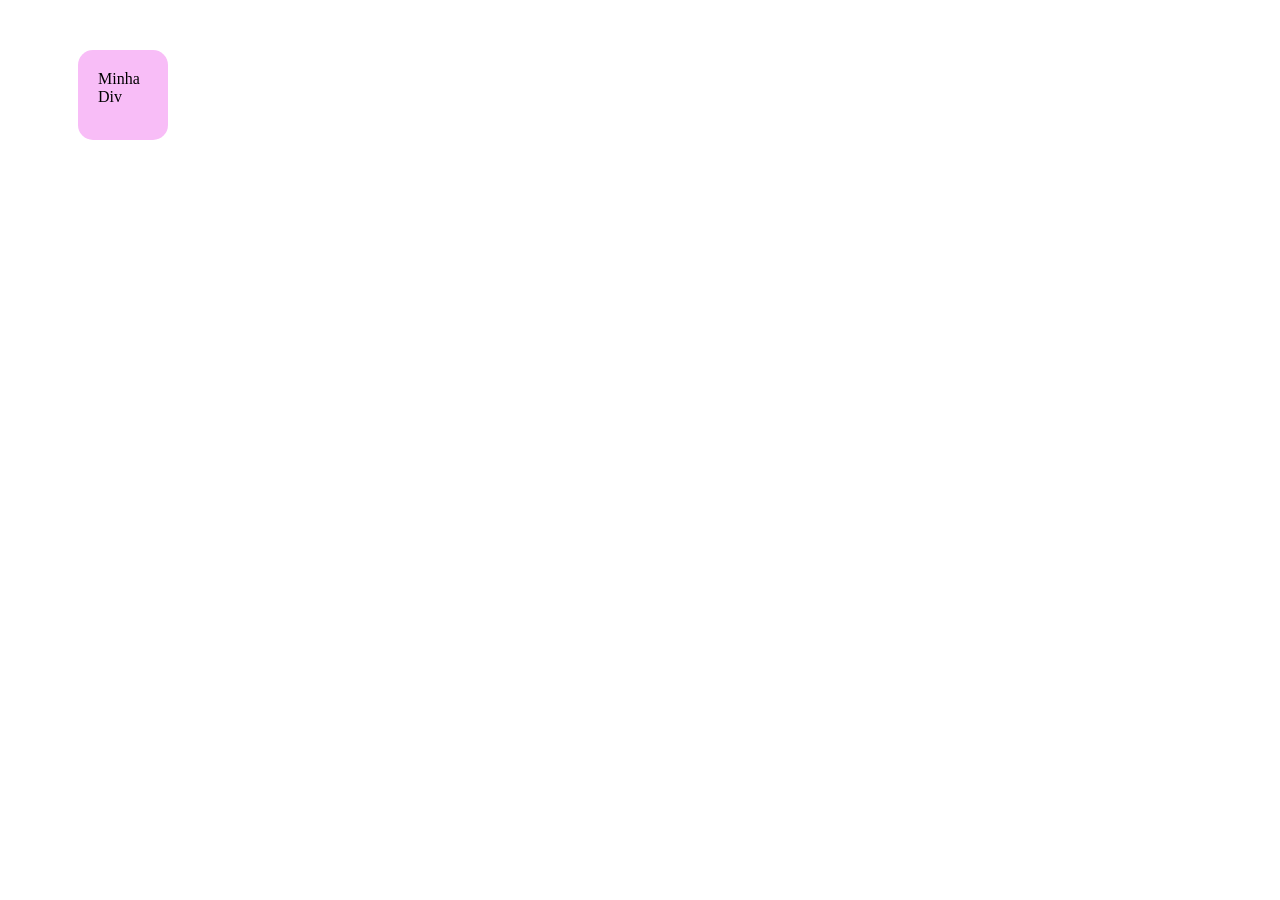
==== index.html @ 292511ce "treino" ====
<!DOCTYPE html>
<html lang="pt-br">
<head>
    <meta charset="UTF-8">
    <meta name="viewport" content="width=device-width, initial-scale=1.0">
    <title>CSS</title>
    <link rel="stylesheet" href="./uva.css">
</head>
<body>
    <div class="box">
        Minha Div
    </div>
</body>
</html>
---- uva.css ----
*{
    box-sizing: content-box;

 }
 
 
 .box {
    width: 50px;
    height: 50px;
    background: #f8bdf7;
    margin-bottom: 30px;
    margin-top: 50px;
    margin-left: 70px;
    margin-right: 100px;
    padding: 20px;
    border-radius: 15px;
 }
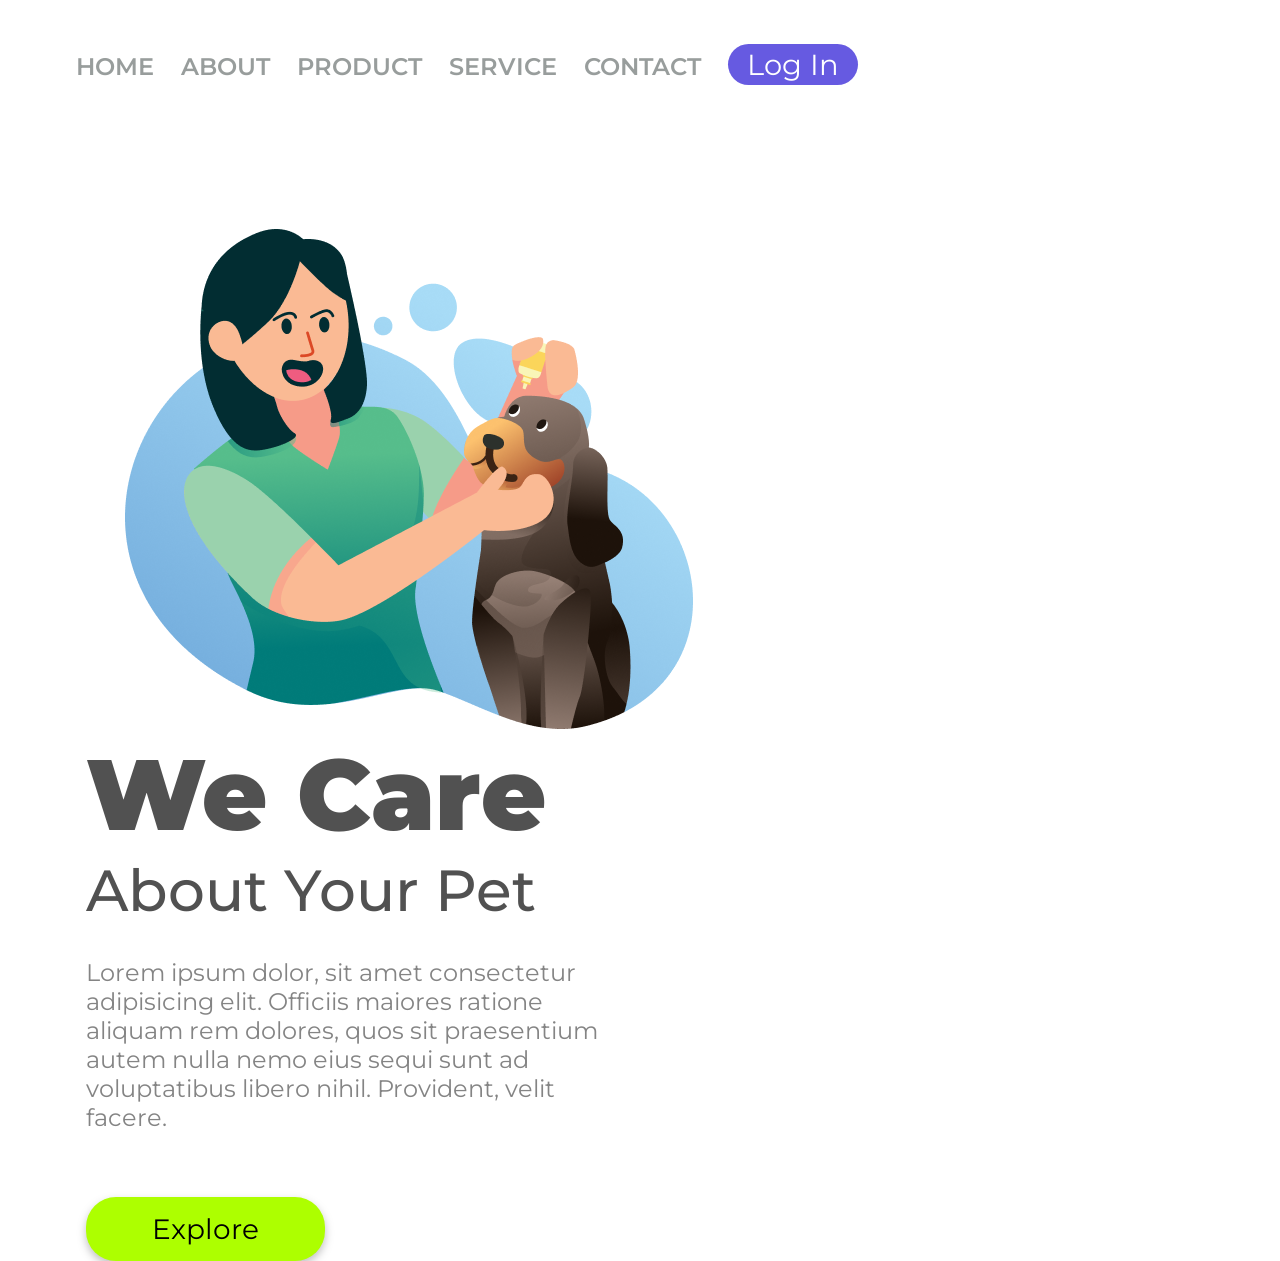
==== commit afc945b3: "Projeto CSS" ====
--- a/index.html
+++ b/index.html
@@ -2,13 +2,32 @@
 <html lang="pt-br">
 <head>
     <meta charset="UTF-8">
-    <meta name="viewport" content="width=device-width, initial-scale=1.0">
-    <title>CSS</title>
-    <link rel="stylesheet" href="./uva.css">
+    <meta name="viewport" content="width=, initial-scale=1.0">
+    <title>We Care</title>
+    <link rel="stylesheet" href="./styles.css">
+    <link rel="preconnect" href="https://fonts.googleapis.com">
+    <link rel="preconnect" href="https://fonts.gstatic.com" crossorigin>
+    <link href="https://fonts.googleapis.com/css2?family=Montserrat:ital,wght@0,600;400;500;700;900;1,600&display=swap" rel="stylesheet">
 </head>
 <body>
-    <div class="box">
-        Minha Div
-    </div>
+    <header>
+        <a class="link-header">Home</a>
+        <a class="link-header">About</a>
+        <a class="link-header">Product</a>
+        <a class="link-header">Service</a>
+        <a class="link-header">Contact</a>
+        <button id="login">Log In</button>
+    </header>
+    <main>
+        <img class="img" src="./img/Illustration 2.png" alt="we-care-logo">
+    
+        <section>
+            <h1>We Care</h1>
+            <h2>About Your Pet</h2>
+            <p>Lorem ipsum dolor, sit amet consectetur adipisicing elit. Officiis maiores ratione aliquam rem dolores, quos sit praesentium autem nulla nemo eius sequi sunt ad voluptatibus
+             libero nihil. Provident, velit facere.</p>
+            <button class="explore">Explore</button>
+        </section>
+    </main>
 </body>
 </html>
--- a/styles.css
+++ b/styles.css
@@ -0,0 +1,92 @@
+ *{
+    font-family: 'Montserrat', sans-serif;
+    margin: 0;
+    padding: 0;
+    box-sizing: border-box;
+    
+ }
+ 
+ 
+    header {
+        margin: 44px 0px 144px 76px;
+        text-transform: uppercase;
+        
+    }
+
+    .link-header {
+        font-weight: 600;
+        font-size: 24px;
+        line-height: 29px;
+        color: #989D9C;
+        cursor: pointer;
+        margin-right: 23px;
+    }
+   
+    #login {
+        background: #665ae1;
+        border-radius: 20.5px;
+        width: 130px;
+        height: 41px;
+        border: none;
+        font-weight: 87px;
+        font-size: 29px;
+        line-height: 29px;
+        color: #FFFFFF;
+        cursor: pointer;
+        
+    }
+
+
+ .img {
+    width: 568px;
+    height: 500px;  
+    margin-left: 125px;
+    display: inline-block;
+}
+
+section {
+    margin-left: 86px;
+    display: inline-block;
+
+
+}
+
+
+h1 {
+    font-weight: 900;
+    font-size: 100px;
+    line-height: 122px;
+    color: #515151;
+}
+
+h2 {
+    font-weight: 500;
+    font-size: 58px;
+    line-height: 71px;
+    color: #515151;
+}
+ 
+p {
+    width: 515px;
+    font-weight: 400;
+    font-size: 24px;
+    line-height: 29px;
+    color: #848484;;
+    margin-top: 32px;
+    margin-bottom: 65px;
+    
+}
+
+.explore {
+    background: #adff00;
+    border-radius: 30px;
+    width: 239px;
+    height: 64px;
+    border: none;
+    filter: drop-shadow(0px 4px 4px rgba(0, 0, 0, 0.25));
+    cursor: pointer;
+    font-weight: 700px;
+    font-size: 28px;
+    line-height: 34px;
+    color: #000000;
+}
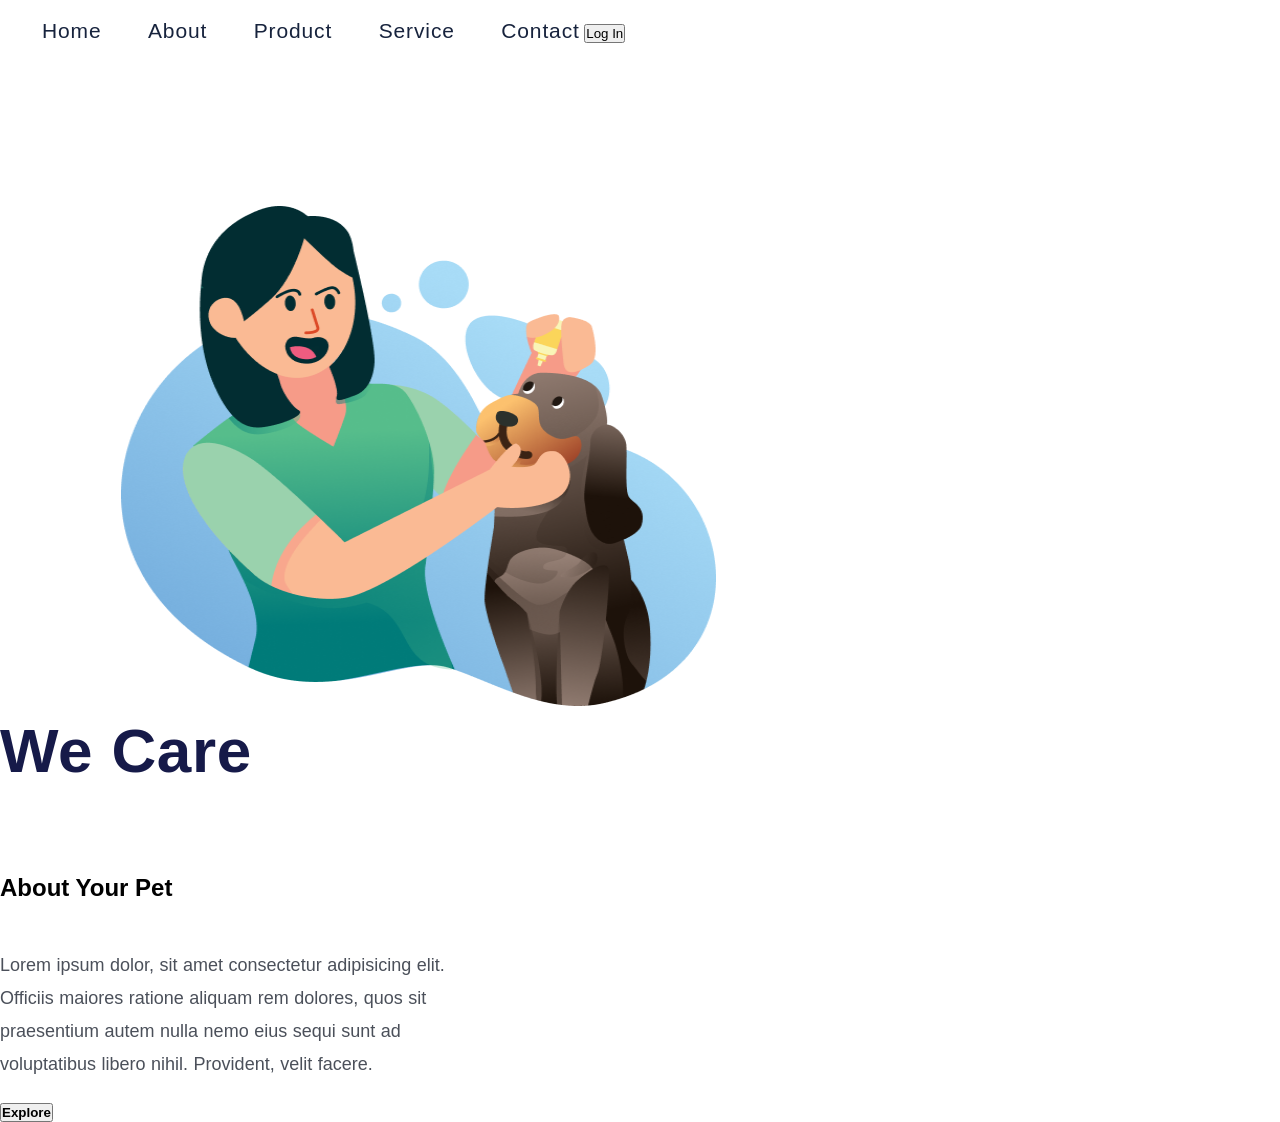
==== commit 60f37d2e: "Update index.html" ====
--- a/index.html
+++ b/index.html
@@ -19,15 +19,14 @@
         <button id="login">Log In</button>
     </header>
     <main>
-        <img class="img" src="./img/Illustration 2.png" alt="we-care-logo">
-    
+        <img class="img" src="../img/Illustration 2.png" alt="we-care-logo">
         <section>
             <h1>We Care</h1>
             <h2>About Your Pet</h2>
             <p>Lorem ipsum dolor, sit amet consectetur adipisicing elit. Officiis maiores ratione aliquam rem dolores, quos sit praesentium autem nulla nemo eius sequi sunt ad voluptatibus
              libero nihil. Provident, velit facere.</p>
-            <button class="explore">Explore</button>
+            <button class="explore"><b>Explore</b></button>
         </section>
     </main>
 </body>
-</html>+</html>
--- a/styles.css
+++ b/styles.css
@@ -1,92 +1,152 @@
- *{
-    font-family: 'Montserrat', sans-serif;
-    margin: 0;
-    padding: 0;
-    box-sizing: border-box;
+    * {
+        margin: 0;
+        padding: 0;
+        box-sizing: border-box;
+        font-family: 'Poppins', sans-serif;
+ 
+}
+    header{
+       margin-top: 20px; 
+    }
+ 
+    .link-header {
+        height: 20px;
+        cursor: pointer;
+        margin-left: 42px;
+        font-size: 21px;
+        margin-top: 32px;
+        color: #17233d;
+        display: inline;
+        line-height: 21px;
+        text-align: center;
+        letter-spacing: 0.875px;
+}
+
+    .button-header {
+        background-color: #6fbf44;
+        border-radius: 5px;
+        width: 124px;
+        height: 51px;
+        border: none;
+        font-size: 24px;
+        filter: drop-shadow(0px 4px 4px rgba(0, 0, 0, 0.25));
+        color: #FFFFFF;
+        margin-left: 42px;
+}
     
- }
- 
- 
-    header {
-        margin: 44px 0px 144px 76px;
-        text-transform: uppercase;
+    img {
+        margin-top: 163px;
+        width: 595.18px;
+        height: 500px;
+        margin-left: 121px;
+        display: inline-block;
+    }
+
+    .section {
+        display: inline-block;
+        margin-left: 84.82px;
+    }       
+
+    h1 {
+        width: 582px;
+        height: 164px;
+        color: #161a49;
+        font-size: 62px;
+        line-height: 82px;
+        word-spacing: 0.6px;
+        font-weight: 700;
+        letter-spacing: 0.596154px;
+    }
+
+    p {
+        width: 493px;
+        height: 99px;
+        color: #4b505a;
+        font-size: 18px;
+        line-height: 33px;
+        word-spacing: 0.5px;
+        margin-top: 47px;
+        margin-bottom: 55px;
         
     }
-
-    .link-header {
-        font-weight: 600;
-        font-size: 24px;
-        line-height: 29px;
-        color: #989D9C;
+    
+    .section-link {
+        color:#6fbf44 ;
         cursor: pointer;
-        margin-right: 23px;
-    }
-   
-    #login {
-        background: #665ae1;
-        border-radius: 20.5px;
-        width: 130px;
-        height: 41px;
-        border: none;
-        font-weight: 87px;
-        font-size: 29px;
-        line-height: 29px;
-        color: #FFFFFF;
-        cursor: pointer;
-        
+        height: 27px;
+        width: 112px;
+        word-spacing: 0.5px;
+        line-height: 33px;
+        font-size: 18px;
+        font-family: 500px;
     }
 
+@media screen and (max-width: 390px) {
+    .link-header {
+        display: none;
+    }
+    
+    h1 {
+        font-size: 30px;
+        width: 278px;
+        height: 60px;
+        line-height: 30px;
+        word-spacing: 0.6px;
+        text-align: center;
+    }
 
- .img {
-    width: 568px;
-    height: 500px;  
-    margin-left: 125px;
-    display: inline-block;
+    main{
+        position: relative;
+    }
+
+    .img {
+        position: absolute;
+        right: 39px;
+        top: 490px;
+        width: 312px;
+        height: 288px;
+        margin-bottom: 20px;
+        margin-top: 20px;
+        margin-left: auto;
 }
 
-section {
-    margin-left: 86px;
-    display: inline-block;
+    .section{
+        margin: 124px 43px 0px 43px;
+        position: relative;
+        top: 20px;
 
+    }
 
+    p {
+        font-size: 18px;
+        line-height: 33px;
+        width: 304px;
+        height: 165px;
+        word-spacing: 0.5px;
+        text-align: center;
+        margin-bottom: 26px;
+        margin-top: 29px;
+    }
+
+    .button-header{
+        position: relative;
+        left: 240px;
+        margin-top: 17px;
+        font-size: 12px;
+        text-align: 100%;
+        word-spacing: 1px;
+        width: 91px;
+        height: 31px;
+        top: 40px;
+    }
+
+   .section-link {
+        position: relative;
+        width: 112px;
+        height: 27px;
+        font-size: 18px;
+        line-height: 100%;
+        word-spacing: 1px;
+        left: 100px;
+   }
 }
-
-
-h1 {
-    font-weight: 900;
-    font-size: 100px;
-    line-height: 122px;
-    color: #515151;
-}
-
-h2 {
-    font-weight: 500;
-    font-size: 58px;
-    line-height: 71px;
-    color: #515151;
-}
- 
-p {
-    width: 515px;
-    font-weight: 400;
-    font-size: 24px;
-    line-height: 29px;
-    color: #848484;;
-    margin-top: 32px;
-    margin-bottom: 65px;
-    
-}
-
-.explore {
-    background: #adff00;
-    border-radius: 30px;
-    width: 239px;
-    height: 64px;
-    border: none;
-    filter: drop-shadow(0px 4px 4px rgba(0, 0, 0, 0.25));
-    cursor: pointer;
-    font-weight: 700px;
-    font-size: 28px;
-    line-height: 34px;
-    color: #000000;
-}
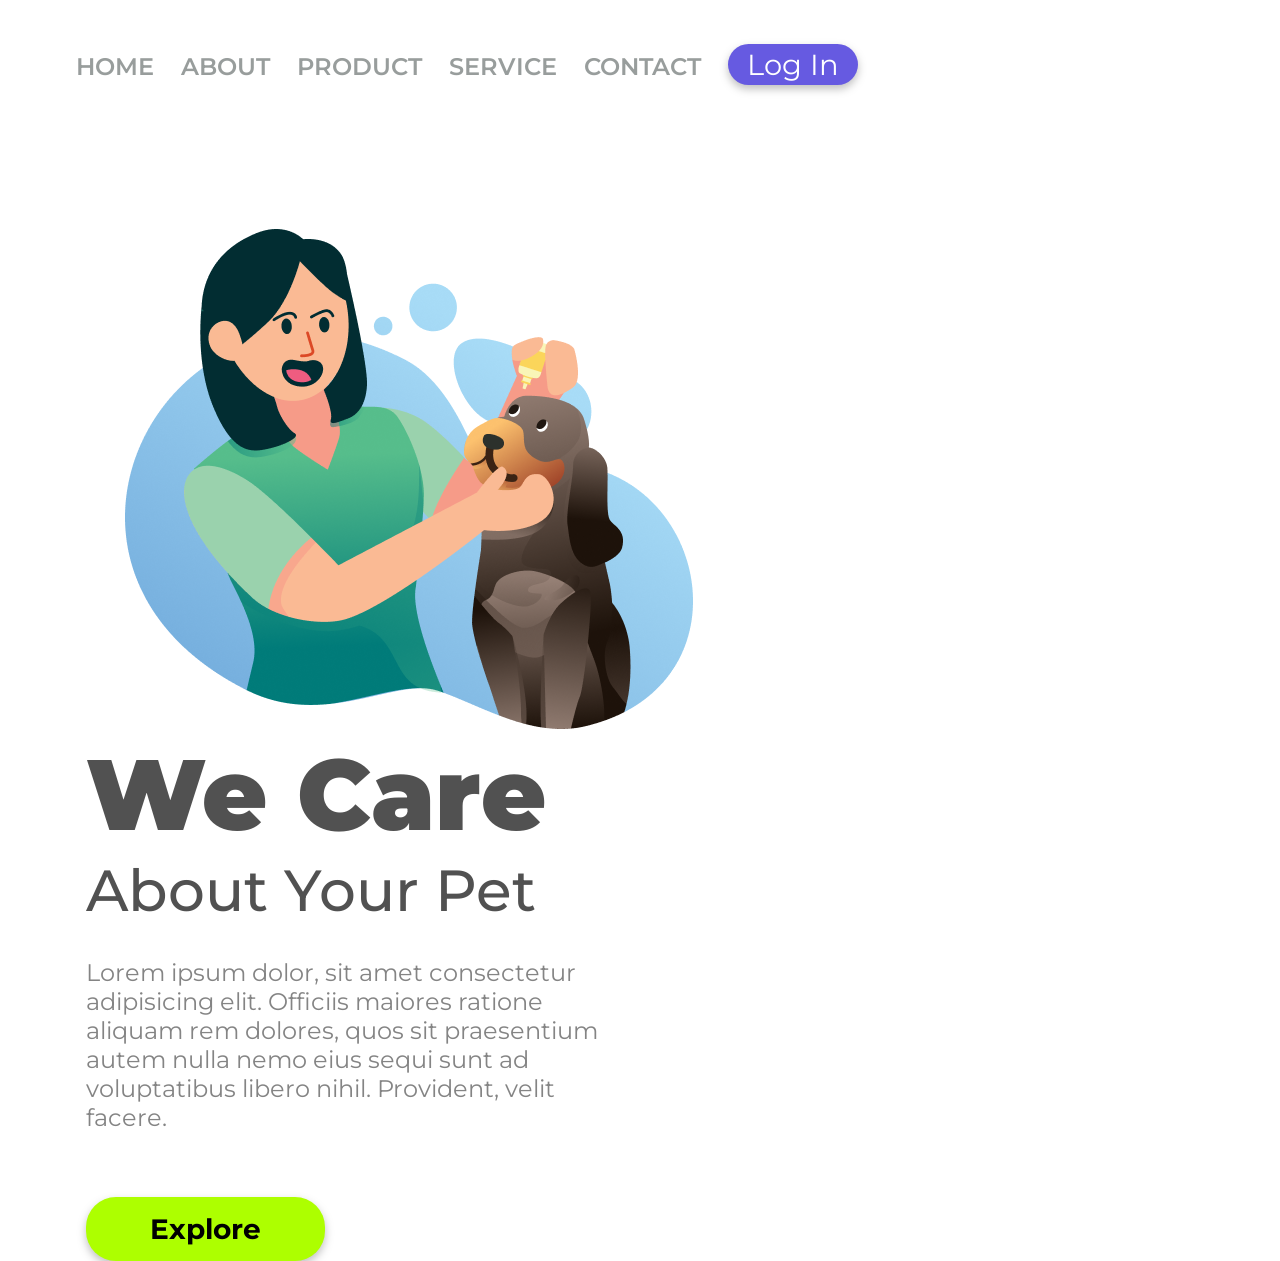
==== commit 2bb7e940: "Fix image source path in index.html Updated image source path for better accessibility." ====
--- a/index.html
+++ b/index.html
@@ -19,7 +19,7 @@
         <button id="login">Log In</button>
     </header>
     <main>
-        <img class="img" src="../img/Illustration 2.png" alt="we-care-logo">
+        <img class="img" src="./img/Illustration 2.png" alt="we-care-logo">
         <section>
             <h1>We Care</h1>
             <h2>About Your Pet</h2>
--- a/styles.css
+++ b/styles.css
@@ -1,152 +1,154 @@
     * {
+        font-family: 'Montserrat', sans-serif;
         margin: 0;
         padding: 0;
         box-sizing: border-box;
-        font-family: 'Poppins', sans-serif;
+    
+ }
  
-}
-    header{
-       margin-top: 20px; 
+ 
+    header {
+        margin: 44px 0px 144px 76px;
+        text-transform: uppercase;
+        
     }
- 
+
     .link-header {
-        height: 20px;
+        font-weight: 600;
+        font-size: 24px;
+        line-height: 29px;
+        color: #989D9C;
         cursor: pointer;
-        margin-left: 42px;
-        font-size: 21px;
-        margin-top: 32px;
-        color: #17233d;
-        display: inline;
-        line-height: 21px;
-        text-align: center;
-        letter-spacing: 0.875px;
+        margin-right: 23px;
+    }
+   
+    #login {
+        background: #665ae1;
+        border-radius: 20.5px;
+        width: 130px;
+        height: 41px;
+        border: none;
+        font-weight: 87px;
+        font-size: 29px;
+        line-height: 29px;
+        color: #FFFFFF;
+        cursor: pointer;
+        filter: drop-shadow(0px 4px 4px rgba(0, 0, 0, 0.25));
+        
+    }
+
+
+    .img {
+        width: 568px;
+        height: 500px;  
+        margin-left: 125px;
+        display: inline-block;
 }
 
-    .button-header {
-        background-color: #6fbf44;
-        border-radius: 5px;
-        width: 124px;
-        height: 51px;
-        border: none;
-        font-size: 24px;
-        filter: drop-shadow(0px 4px 4px rgba(0, 0, 0, 0.25));
-        color: #FFFFFF;
-        margin-left: 42px;
+    section {
+        margin-left: 86px;
+        display: inline-block;
+
+
 }
-    
-    img {
-        margin-top: 163px;
-        width: 595.18px;
-        height: 500px;
-        margin-left: 121px;
-        display: inline-block;
-    }
 
-    .section {
-        display: inline-block;
-        margin-left: 84.82px;
-    }       
 
     h1 {
-        width: 582px;
-        height: 164px;
-        color: #161a49;
-        font-size: 62px;
-        line-height: 82px;
-        word-spacing: 0.6px;
-        font-weight: 700;
-        letter-spacing: 0.596154px;
-    }
-
-    p {
-        width: 493px;
-        height: 99px;
-        color: #4b505a;
-        font-size: 18px;
-        line-height: 33px;
-        word-spacing: 0.5px;
-        margin-top: 47px;
-        margin-bottom: 55px;
-        
-    }
-    
-    .section-link {
-        color:#6fbf44 ;
-        cursor: pointer;
-        height: 27px;
-        width: 112px;
-        word-spacing: 0.5px;
-        line-height: 33px;
-        font-size: 18px;
-        font-family: 500px;
-    }
-
-@media screen and (max-width: 390px) {
-    .link-header {
-        display: none;
-    }
-    
-    h1 {
-        font-size: 30px;
-        width: 278px;
-        height: 60px;
-        line-height: 30px;
-        word-spacing: 0.6px;
-        text-align: center;
-    }
-
-    main{
-        position: relative;
-    }
-
-    .img {
-        position: absolute;
-        right: 39px;
-        top: 490px;
-        width: 312px;
-        height: 288px;
-        margin-bottom: 20px;
-        margin-top: 20px;
-        margin-left: auto;
+        font-weight: 900;
+        font-size: 100px;
+        line-height: 122px;
+        color: #515151;
 }
 
-    .section{
-        margin: 124px 43px 0px 43px;
-        position: relative;
-        top: 20px;
+    h2 {
+        font-weight: 500;
+        font-size: 58px;
+        line-height: 71px;
+        color: #515151;
+}
+ 
+    p {
+        width: 515px;
+        font-weight: 400;
+        font-size: 24px;
+        line-height: 29px;
+        color: #848484;;
+        margin-top: 32px;
+        margin-bottom: 65px;
+    
+}
 
-    }
+    .explore {
+        background: #adff00;
+        border-radius: 30px;
+        width: 239px;
+        height: 64px;
+        border: none;
+        filter: drop-shadow(0px 4px 4px rgba(0, 0, 0, 0.25));
+        cursor: pointer;
+        font-weight: 700px;
+        font-size: 28px;
+        line-height: 34px;
+        color: #000000;
+}
 
+    @media screen and (max-width: 390px) {
     p {
-        font-size: 18px;
-        line-height: 33px;
-        width: 304px;
-        height: 165px;
-        word-spacing: 0.5px;
+        display: none;
+    
+}    
+
+    header{
+    display: none;
+}
+
+    main {
+        max-width: 300px;
+        margin: 0px;
         text-align: center;
-        margin-bottom: 26px;
-        margin-top: 29px;
-    }
+        height: 100px;
+}
+    .img {
+        width: 354px;
+        height: 317px;
+        display: block;
+        margin-top: 149px;
+        margin-left: 14px;
+        margin-right: 22px;
+}
 
-    .button-header{
-        position: relative;
-        left: 240px;
-        margin-top: 17px;
-        font-size: 12px;
-        text-align: 100%;
-        word-spacing: 1px;
-        width: 91px;
-        height: 31px;
-        top: 40px;
-    }
+    h1 {
+        font-size: 50px;
+        width: 263px;
+        height: 52px;
+        margin-bottom: 20px;
 
-   .section-link {
-        position: relative;
-        width: 112px;
-        height: 27px;
-        font-size: 18px;
-        line-height: 100%;
-        word-spacing: 1px;
-        left: 100px;
-   }
 }
+
+    section {
+        margin-left: 70px;
+
+}
+
+    h2 {
+        font-size: 30px;
+        width: 232px;
+        height: 37px;
+        margin-left: 15px;
+
+}
+
+    #login {
+        width: 239px;
+        height: 64px;
+        position: absolute;
+        right: 50%
+}
+
+button{
+    margin-top: 35px;
+    color: #000000;
+    text-transform: uppercase;
+}
+
+}
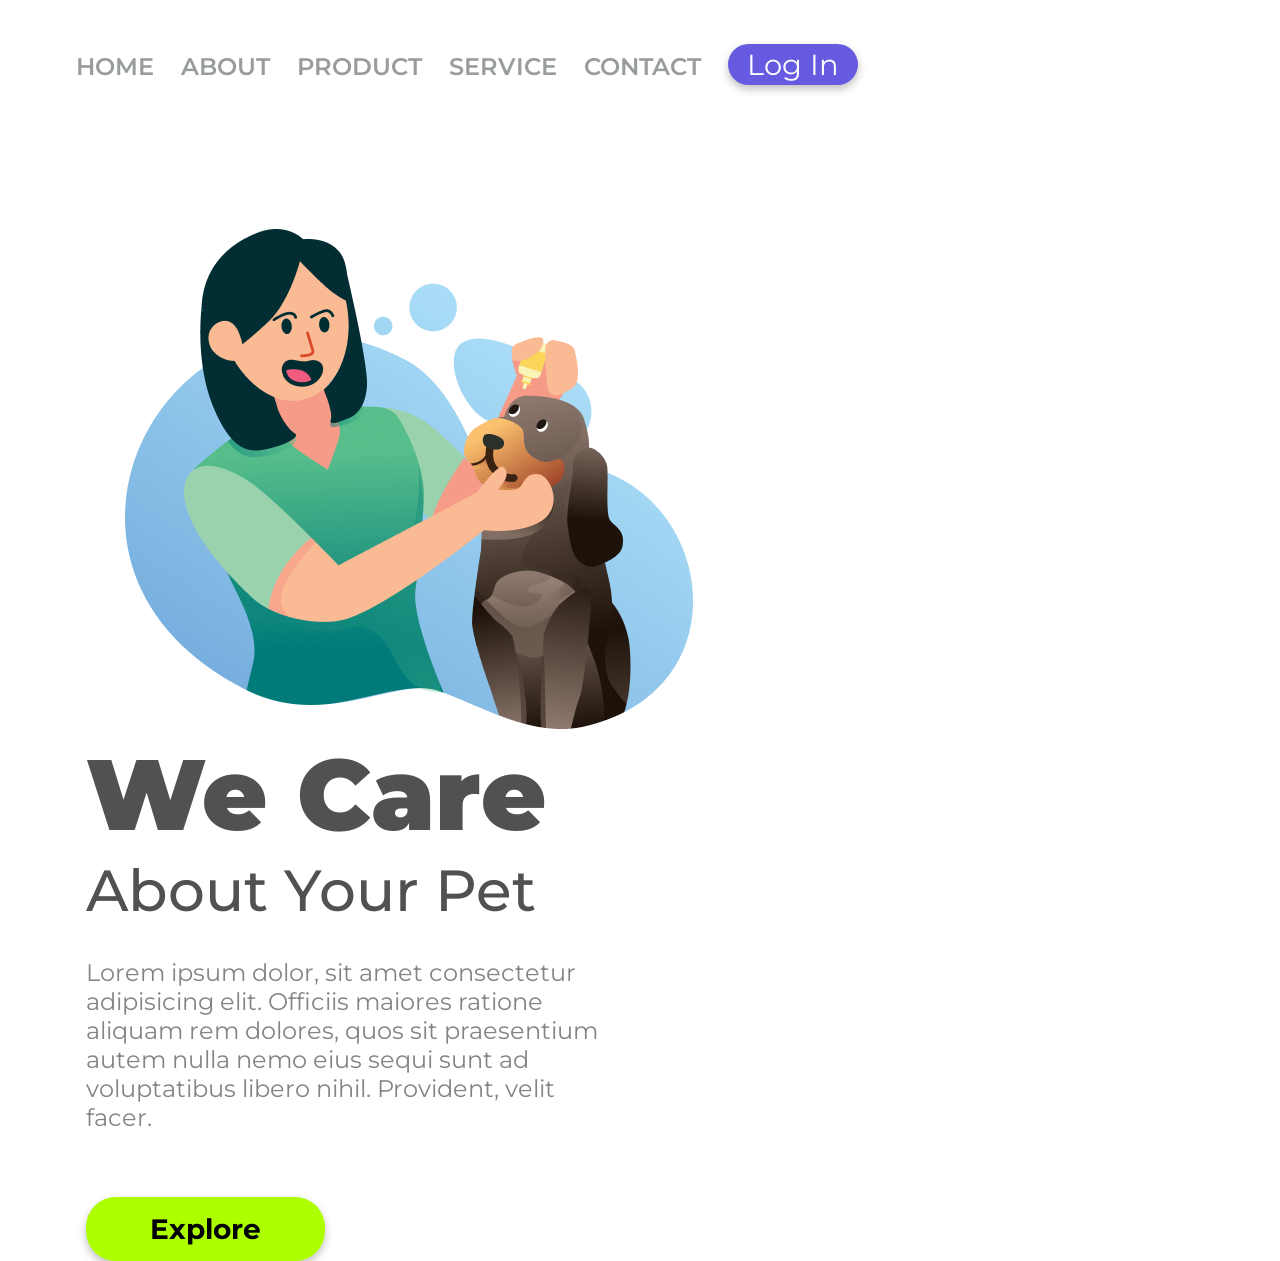
==== commit f8780066: "tirando HMTL e CSS da pasta" ====
--- a/index.html
+++ b/index.html
@@ -1,5 +1,6 @@
 <!DOCTYPE html>
 <html lang="pt-br">
+
 <head>
     <meta charset="UTF-8">
     <meta name="viewport" content="width=, initial-scale=1.0">
@@ -7,8 +8,10 @@
     <link rel="stylesheet" href="./styles.css">
     <link rel="preconnect" href="https://fonts.googleapis.com">
     <link rel="preconnect" href="https://fonts.gstatic.com" crossorigin>
-    <link href="https://fonts.googleapis.com/css2?family=Montserrat:ital,wght@0,600;400;500;700;900;1,600&display=swap" rel="stylesheet">
+    <link href="https://fonts.googleapis.com/css2?family=Montserrat:ital,wght@0,600;400;500;700;900;1,600&display=swap"
+        rel="stylesheet">
 </head>
+
 <body>
     <header>
         <a class="link-header">Home</a>
@@ -19,14 +22,15 @@
         <button id="login">Log In</button>
     </header>
     <main>
-        <img class="img" src="./img/Illustration 2.png" alt="we-care-logo">
+        <img class="img" src="../img/Illustration2.png" alt="we-care-logo">
         <section>
             <h1>We Care</h1>
             <h2>About Your Pet</h2>
             <p>Lorem ipsum dolor, sit amet consectetur adipisicing elit. Officiis maiores ratione aliquam rem dolores, quos sit praesentium autem nulla nemo eius sequi sunt ad voluptatibus
-             libero nihil. Provident, velit facere.</p>
+             libero nihil. Provident, velit facer.</p>
             <button class="explore"><b>Explore</b></button>
         </section>
     </main>
 </body>
+
 </html>
--- a/styles.css
+++ b/styles.css
@@ -3,14 +3,14 @@
         margin: 0;
         padding: 0;
         box-sizing: border-box;
-    
- }
- 
- 
+
+    }
+
+
     header {
         margin: 44px 0px 144px 76px;
         text-transform: uppercase;
-        
+
     }
 
     .link-header {
@@ -21,7 +21,7 @@
         cursor: pointer;
         margin-right: 23px;
     }
-   
+
     #login {
         background: #665ae1;
         border-radius: 20.5px;
@@ -34,23 +34,23 @@
         color: #FFFFFF;
         cursor: pointer;
         filter: drop-shadow(0px 4px 4px rgba(0, 0, 0, 0.25));
-        
+
     }
 
 
     .img {
         width: 568px;
-        height: 500px;  
+        height: 500px;
         margin-left: 125px;
         display: inline-block;
-}
+    }
 
     section {
         margin-left: 86px;
         display: inline-block;
 
 
-}
+    }
 
 
     h1 {
@@ -58,25 +58,26 @@
         font-size: 100px;
         line-height: 122px;
         color: #515151;
-}
+    }
 
     h2 {
         font-weight: 500;
         font-size: 58px;
         line-height: 71px;
         color: #515151;
-}
- 
+    }
+
     p {
         width: 515px;
         font-weight: 400;
         font-size: 24px;
         line-height: 29px;
-        color: #848484;;
+        color: #848484;
+        ;
         margin-top: 32px;
         margin-bottom: 65px;
-    
-}
+
+    }
 
     .explore {
         background: #adff00;
@@ -90,65 +91,126 @@
         font-size: 28px;
         line-height: 34px;
         color: #000000;
-}
+    }
 
     @media screen and (max-width: 390px) {
-    p {
-        display: none;
-    
-}    
-
-    header{
-    display: none;
-}
-
-    main {
-        max-width: 300px;
-        margin: 0px;
-        text-align: center;
-        height: 100px;
-}
-    .img {
-        width: 354px;
-        height: 317px;
-        display: block;
-        margin-top: 149px;
-        margin-left: 14px;
-        margin-right: 22px;
-}
-
-    h1 {
-        font-size: 50px;
-        width: 263px;
-        height: 52px;
-        margin-bottom: 20px;
-
-}
-
-    section {
-        margin-left: 70px;
-
-}
-
-    h2 {
-        font-size: 30px;
-        width: 232px;
-        height: 37px;
-        margin-left: 15px;
-
-}
-
-    #login {
-        width: 239px;
-        height: 64px;
-        position: absolute;
-        right: 50%
-}
-
-button{
-    margin-top: 35px;
-    color: #000000;
-    text-transform: uppercase;
-}
-
-}
+        p {
+            display: none;
+
+        }
+
+        header {
+            display: none;
+        }
+
+        main {
+            max-width: 300px;
+            margin: 0px;
+            text-align: center;
+            height: 100px;
+        }
+
+        .img {
+            width: 354px;
+            height: 317px;
+            display: block;
+            margin-top: 149px;
+            margin-left: 14px;
+            margin-right: 22px;
+        }
+
+        h1 {
+            font-size: 50px;
+            width: 263px;
+            height: 52px;
+            margin-bottom: 20px;
+
+        }
+
+        section {
+            margin-left: 70px;
+
+        }
+
+        h2 {
+            font-size: 30px;
+            width: 232px;
+            height: 37px;
+            margin-left: 15px;
+
+        }
+
+        #login {
+            width: 239px;
+            height: 64px;
+            position: absolute;
+            right: 50%
+        }
+
+        button {
+            margin-top: 35px;
+            color: #000000;
+            text-transform: uppercase;
+        }
+    }
+
+    @media screen and (max-width: 480px) {
+        p {
+            display: none;
+        }
+
+        header {
+            display: none;
+        }
+
+        main {
+            max-width: 300px;
+            margin: 0px;
+            text-align: center;
+            height: 100px;
+        }
+
+        .img {
+            width: 370px;
+            height: 330px;
+            display: block;
+            margin-top: 100px;
+            margin-left: 22px;
+            margin-right: 22px;
+        }
+
+        h1 {
+            font-size: 50px;
+            width: 263px;
+            height: 52px;
+            margin-bottom: 30px;
+            text-align: center;
+
+        }
+
+        section {
+            margin-left: 70px;
+
+        }
+
+        h2 {
+            font-size: 30px;
+            width: 232px;
+            height: 37px;
+            margin-left: 15px;
+            text-align: center;
+
+        }
+
+        #login {
+            width: 239px;
+            height: 64px;
+            position: absolute;
+            right: 50%
+        }
+
+        .explore {
+            margin-top: 40px;
+        }
+        
+    }
